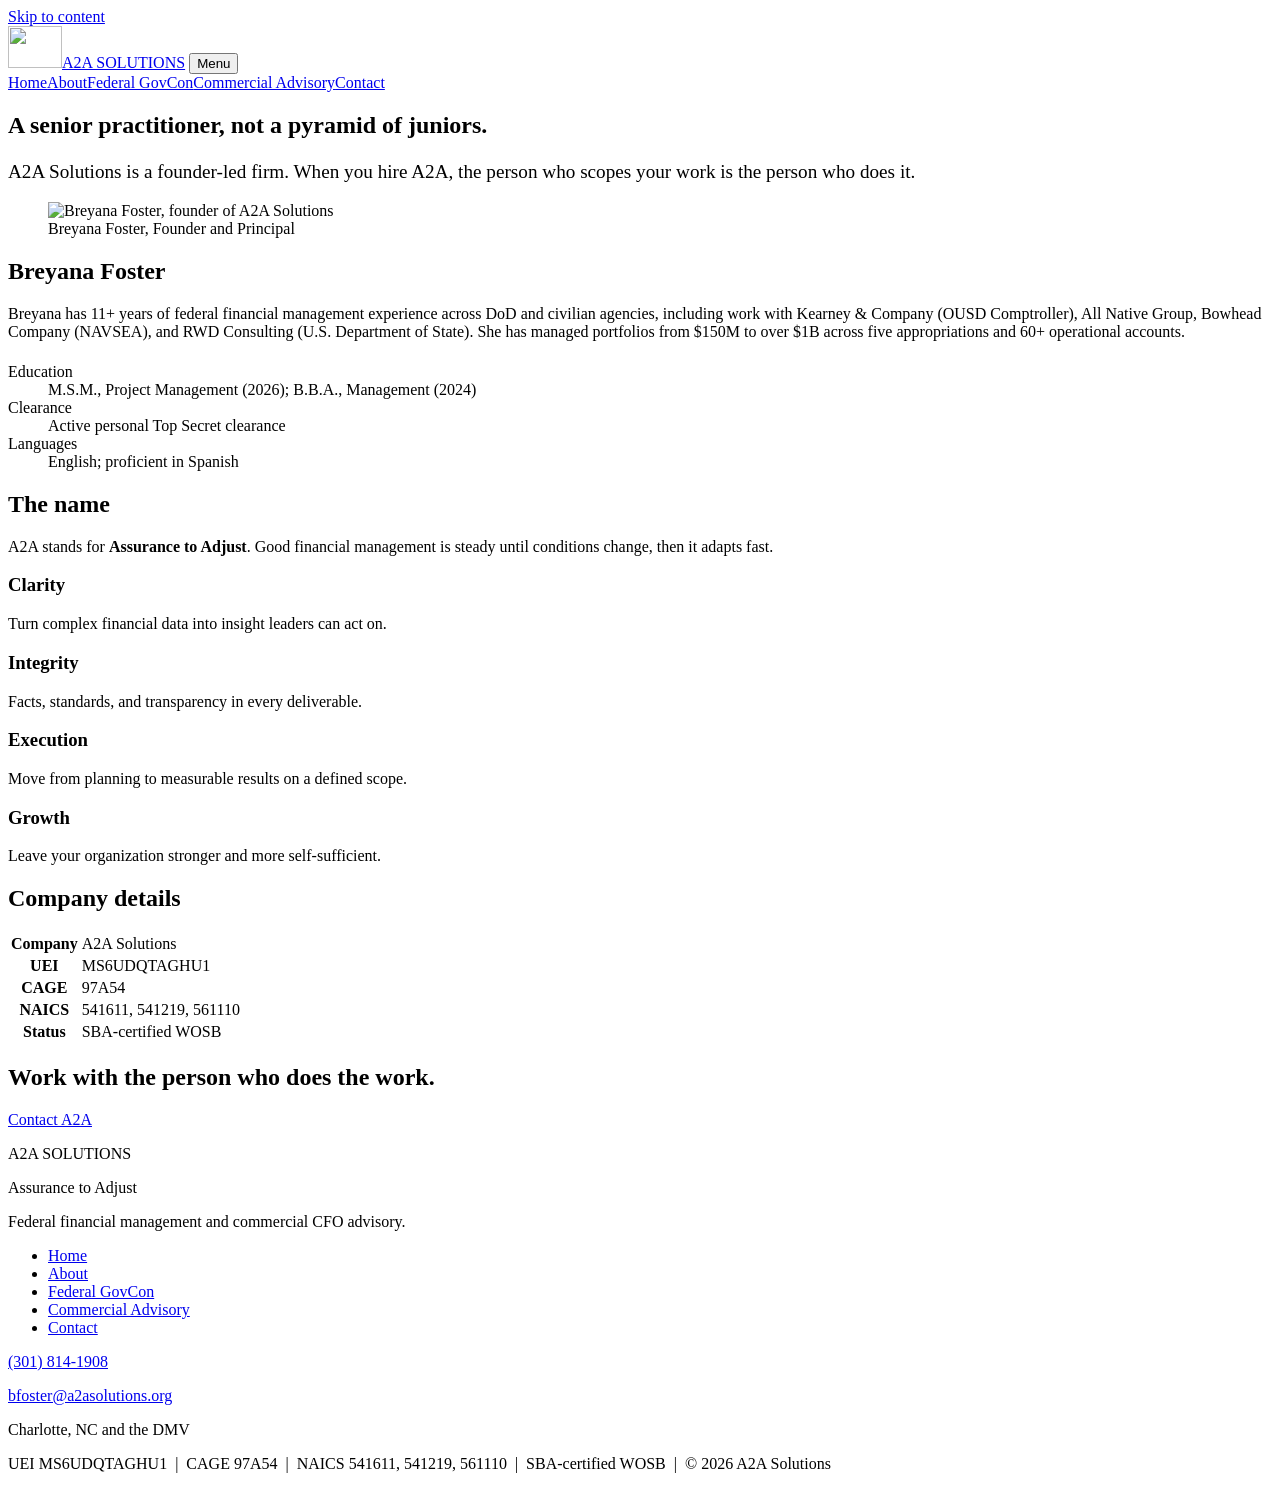
==== about.html @ 0b07e56f "Add files via upload" ====
<!doctype html>
<html lang="en"><head>
<meta charset="utf-8"><meta name="viewport" content="width=device-width,initial-scale=1">
<title>About A2A Solutions | Founder-Led Financial Management</title>
<meta name="description" content="Meet Breyana Foster, founder of A2A Solutions: 11+ years of federal financial management, active Top Secret clearance, and a founder-led delivery model.">
<link rel="canonical" href="https://a2asolutions.org/about">
<meta name="theme-color" content="#1a2451">
<meta property="og:type" content="website"><meta property="og:site_name" content="A2A Solutions">
<meta property="og:title" content="About A2A Solutions | Founder-Led Financial Management"><meta property="og:description" content="Meet Breyana Foster, founder of A2A Solutions: 11+ years of federal financial management, active Top Secret clearance, and a founder-led delivery model.">
<meta property="og:url" content="https://a2asolutions.org/about"><meta property="og:image" content="https://a2asolutions.org/assets/img/og-image.png">
<meta name="twitter:card" content="summary_large_image">
<link rel="icon" type="image/png" sizes="48x48" href="/assets/img/favicon-48.png">
<link rel="icon" type="image/png" sizes="512x512" href="/assets/img/favicon-512.png">
<link rel="apple-touch-icon" href="/assets/img/apple-touch-icon.png">
<link rel="preconnect" href="https://fonts.googleapis.com"><link rel="preconnect" href="https://fonts.gstatic.com" crossorigin>
<link href="https://fonts.googleapis.com/css2?family=Barlow+Condensed:wght@600;700&family=Public+Sans:wght@400;600;700&display=swap" rel="stylesheet">
<link rel="stylesheet" href="/assets/site.css">
<script type="application/ld+json">{"@context":"https://schema.org","@type":"ProfessionalService","name":"A2A Solutions","url":"https://a2asolutions.org","logo":"https://a2asolutions.org/assets/img/logo-full.png","telephone":"+1-301-814-1908","email":"bfoster@a2asolutions.org","founder":{"@type":"Person","name":"Breyana Foster"},"areaServed":["Charlotte, NC","Washington DC metro area"]}</script>
</head><body>
<a class="skip" href="#main">Skip to content</a>
<header class="site-head"><div class="wrap head-in">
<a class="brand" href="/"><img src="/assets/img/logo-mark.png" alt="" width="54" height="42"><span>A2A SOLUTIONS</span></a>
<button class="menu-btn" aria-expanded="false" aria-controls="nav">Menu</button>
<nav class="nav" id="nav" aria-label="Main"><a href="/">Home</a><a href="/about" aria-current="page">About</a><a href="/govcon">Federal GovCon</a><a href="/commercial-advisory">Commercial Advisory</a><a class="contact" href="/contact">Contact</a></nav>
</div></header>
<main id="main">
<section class="dark"><div class="wrap"><h1>A senior practitioner, not a pyramid of juniors.</h1>
<p style="margin-top:22px;font-size:1.2rem">A2A Solutions is a founder-led firm. When you hire A2A, the person who scopes your work is the person who does it.</p></div></section>

<section><div class="wrap about-grid">
<figure class="portrait"><img src="/assets/img/breyana-foster.jpg" alt="Breyana Foster, founder of A2A Solutions" width="720" height="720"><figcaption>Breyana Foster, Founder and Principal</figcaption></figure>
<div><h2>Breyana Foster</h2>
<p style="margin-top:16px">Breyana has 11+ years of federal financial management experience across DoD and civilian agencies, including work with Kearney &amp; Company (OUSD Comptroller), All Native Group, Bowhead Company (NAVSEA), and RWD Consulting (U.S. Department of State). She has managed portfolios from $150M to over $1B across five appropriations and 60+ operational accounts.</p>
<dl class="ledger" style="margin-top:22px">
<div><dt>Education</dt><dd>M.S.M., Project Management (2026); B.B.A., Management (2024)</dd></div>
<div><dt>Clearance</dt><dd>Active personal Top Secret clearance</dd></div>
<div><dt>Languages</dt><dd>English; proficient in Spanish</dd></div>
</dl></div></div></section>

<section class="tint"><div class="wrap">
<div class="head"><h2>The name</h2><p>A2A stands for <strong>Assurance to Adjust</strong>. Good financial management is steady until conditions change, then it adapts fast.</p></div>
<div class="cols">
<div><h3>Clarity</h3><p>Turn complex financial data into insight leaders can act on.</p></div>
<div><h3>Integrity</h3><p>Facts, standards, and transparency in every deliverable.</p></div>
<div><h3>Execution</h3><p>Move from planning to measurable results on a defined scope.</p></div>
</div>
<div class="cols" style="border-top:0;margin-top:0"><div><h3>Growth</h3><p>Leave your organization stronger and more self-sufficient.</p></div></div>
</div></section>

<section><div class="wrap"><div class="head"><h2>Company details</h2></div>
<table class="tbl"><tr><th>Company</th><td>A2A Solutions</td></tr><tr><th>UEI</th><td>MS6UDQTAGHU1</td></tr><tr><th>CAGE</th><td>97A54</td></tr><tr><th>NAICS</th><td>541611, 541219, 561110</td></tr><tr><th>Status</th><td>SBA-certified WOSB</td></tr></table>
</div></section>
<section class="dark"><div class="wrap band"><div><h2>Work with the person who does the work.</h2></div><div class="btns"><a class="btn" href="/contact">Contact A2A</a></div></div></section>
</main>
<footer><div class="wrap">
<div class="f-grid">
<div><p class="name">A2A SOLUTIONS</p><p>Assurance to Adjust</p><p>Federal financial management and commercial CFO advisory.</p></div>
<div><ul><li><a href="/">Home</a></li><li><a href="/about">About</a></li><li><a href="/govcon">Federal GovCon</a></li><li><a href="/commercial-advisory">Commercial Advisory</a></li><li><a href="/contact">Contact</a></li></ul></div>
<div><p><a href="tel:+13018141908">(301) 814-1908</a></p><p><a href="mailto:bfoster@a2asolutions.org">bfoster@a2asolutions.org</a></p><p>Charlotte, NC and the DMV</p></div>
</div>
<p class="legal">UEI MS6UDQTAGHU1 &nbsp;|&nbsp; CAGE 97A54 &nbsp;|&nbsp; NAICS 541611, 541219, 561110 &nbsp;|&nbsp; SBA-certified WOSB &nbsp;|&nbsp; &copy; <span id="year">2026</span> A2A Solutions</p>
</div></footer>
<script src="/assets/site.js"></script>
</body></html>
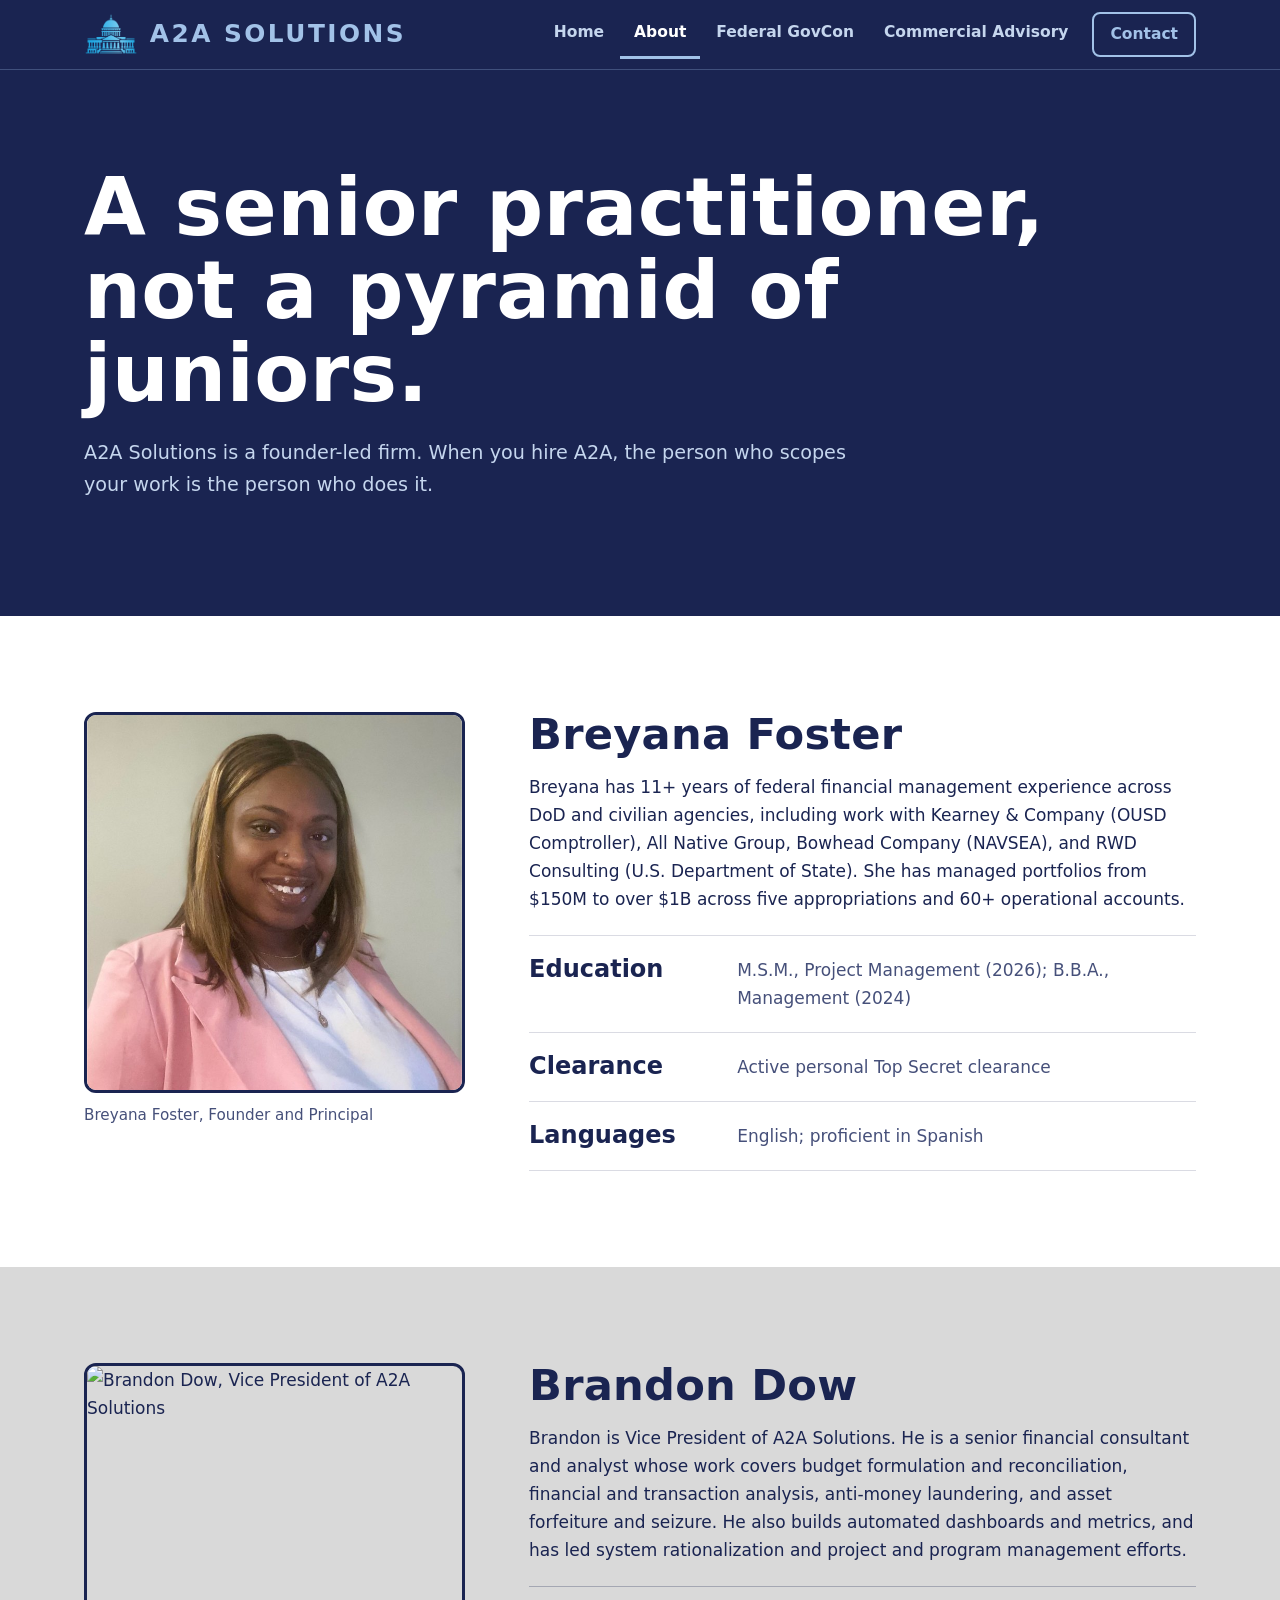
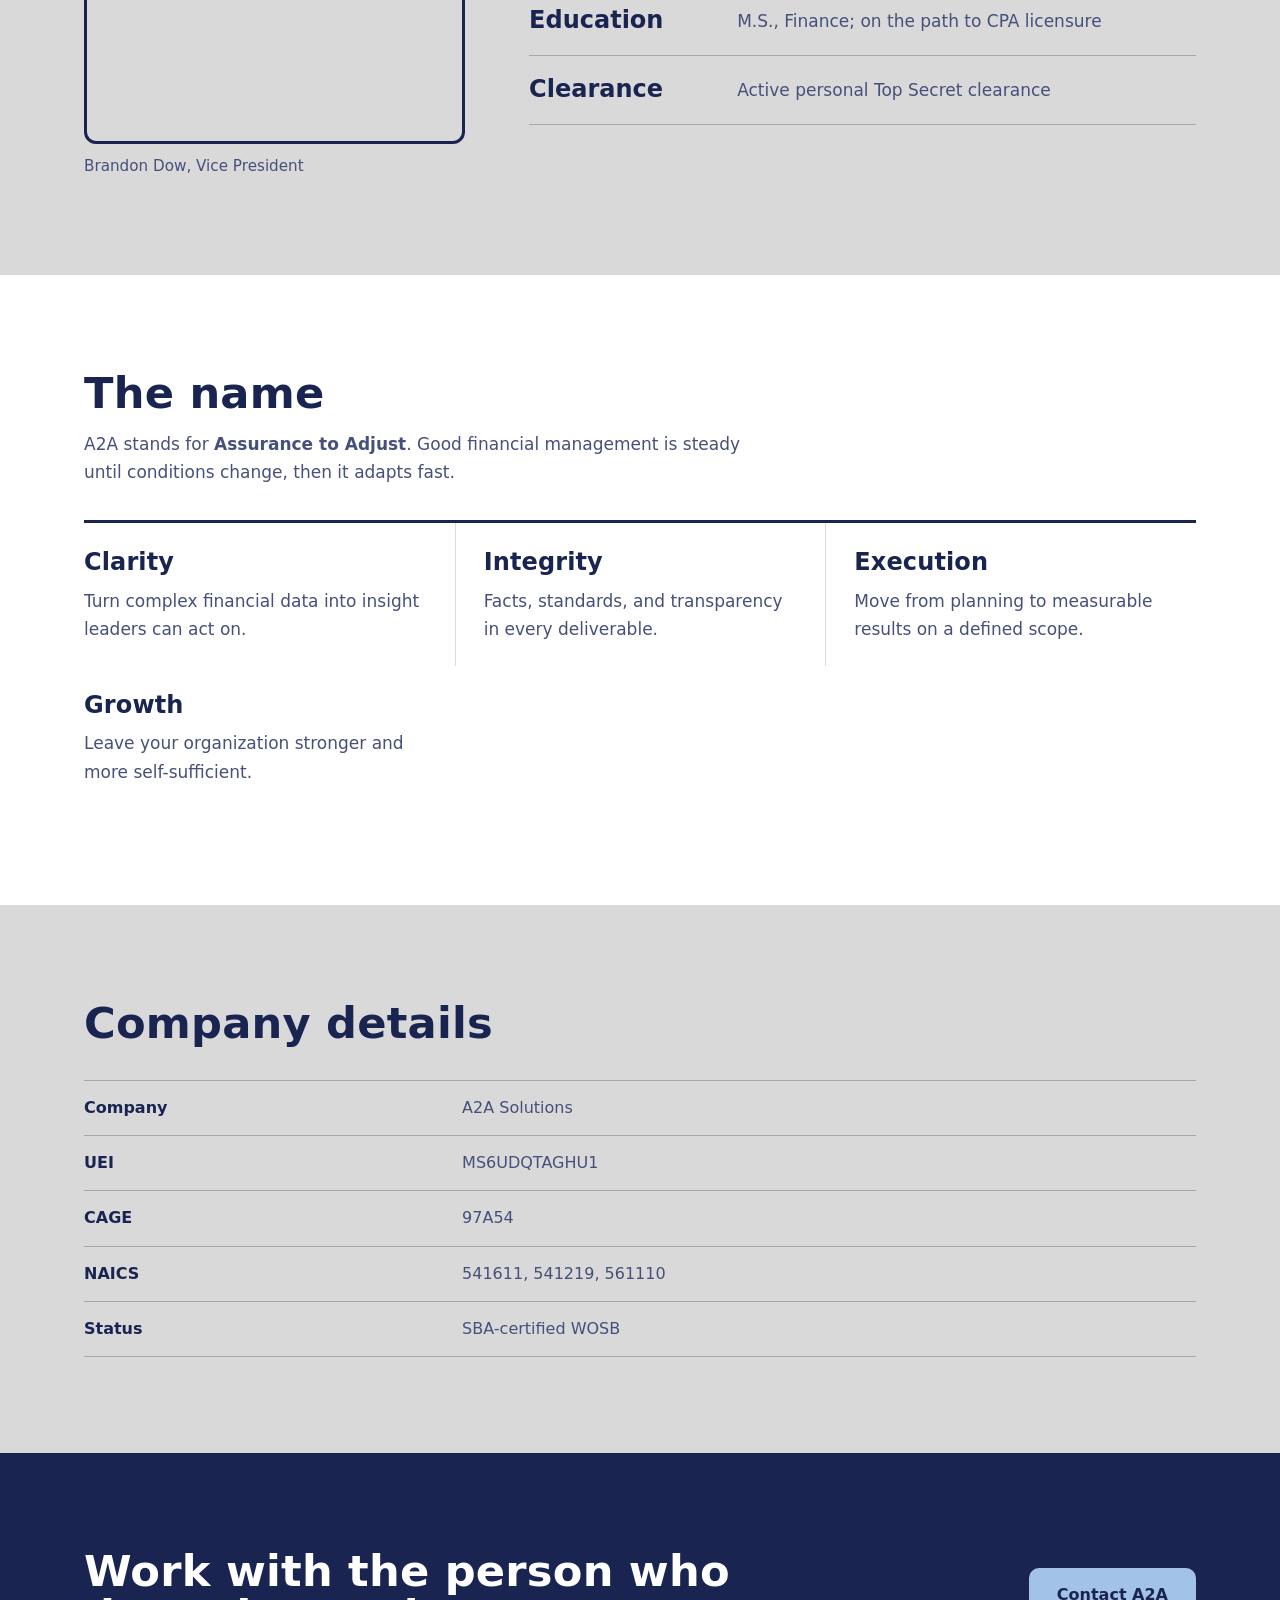
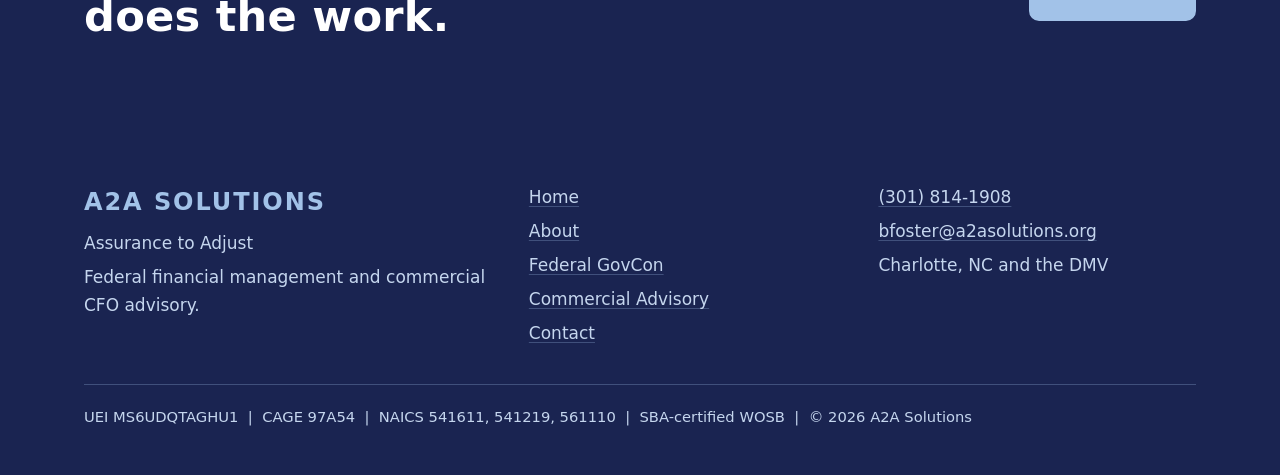
==== commit 6f06312e: "Add files via upload" ====
--- a/about.html
+++ b/about.html
@@ -37,7 +37,16 @@
 <div><dt>Languages</dt><dd>English; proficient in Spanish</dd></div>
 </dl></div></div></section>
 
-<section class="tint"><div class="wrap">
+<section class="tint"><div class="wrap about-grid">
+<figure class="portrait"><img src="/assets/img/brandon-dow.jpg" alt="Brandon Dow, Vice President of A2A Solutions" width="720" height="720" loading="lazy"><figcaption>Brandon Dow, Vice President</figcaption></figure>
+<div><h2>Brandon Dow</h2>
+<p style="margin-top:16px">Brandon is Vice President of A2A Solutions. He is a senior financial consultant and analyst whose work covers budget formulation and reconciliation, financial and transaction analysis, anti-money laundering, and asset forfeiture and seizure. He also builds automated dashboards and metrics, and has led system rationalization and project and program management efforts.</p>
+<dl class="ledger" style="margin-top:22px">
+<div><dt>Education</dt><dd>M.S., Finance; on the path to CPA licensure</dd></div>
+<div><dt>Clearance</dt><dd>Active personal Top Secret clearance</dd></div>
+</dl></div></div></section>
+
+<section><div class="wrap">
 <div class="head"><h2>The name</h2><p>A2A stands for <strong>Assurance to Adjust</strong>. Good financial management is steady until conditions change, then it adapts fast.</p></div>
 <div class="cols">
 <div><h3>Clarity</h3><p>Turn complex financial data into insight leaders can act on.</p></div>
@@ -47,7 +56,7 @@
 <div class="cols" style="border-top:0;margin-top:0"><div><h3>Growth</h3><p>Leave your organization stronger and more self-sufficient.</p></div></div>
 </div></section>
 
-<section><div class="wrap"><div class="head"><h2>Company details</h2></div>
+<section class="tint"><div class="wrap"><div class="head"><h2>Company details</h2></div>
 <table class="tbl"><tr><th>Company</th><td>A2A Solutions</td></tr><tr><th>UEI</th><td>MS6UDQTAGHU1</td></tr><tr><th>CAGE</th><td>97A54</td></tr><tr><th>NAICS</th><td>541611, 541219, 561110</td></tr><tr><th>Status</th><td>SBA-certified WOSB</td></tr></table>
 </div></section>
 <section class="dark"><div class="wrap band"><div><h2>Work with the person who does the work.</h2></div><div class="btns"><a class="btn" href="/contact">Contact A2A</a></div></div></section>
--- a/assets/site.css
+++ b/assets/site.css
@@ -0,0 +1,207 @@
+:root{
+  --navy:#1a2451; --sky:#a2c2e8; --gray:#d9d9d9; --paper:#ffffff;
+  --text:#1a2451; --text-2:#46507a; --on-dark:#ffffff; --on-dark-2:#c5d6ee;
+  --rule:rgba(26,36,81,.16); --rule-dark:rgba(162,194,232,.28);
+  --display:'Barlow Condensed','Arial Narrow',system-ui,sans-serif;
+  --body:'Public Sans',system-ui,-apple-system,'Segoe UI',sans-serif;
+}
+*{box-sizing:border-box;}
+html{scroll-behavior:smooth;}
+@media (prefers-reduced-motion:reduce){html{scroll-behavior:auto;} *{transition:none !important;}}
+body{margin:0;background:var(--paper);color:var(--text);font-family:var(--body);font-size:17px;line-height:1.65;-webkit-font-smoothing:antialiased;}
+img{max-width:100%;height:auto;display:block;}
+h1,h2,h3{font-family:var(--display);font-weight:600;line-height:1.04;letter-spacing:.005em;margin:0;}
+h1{font-size:clamp(2.7rem,6.6vw,5rem);font-weight:700;}
+h2{font-size:clamp(1.9rem,3.6vw,2.7rem);}
+h3{font-size:1.5rem;line-height:1.15;}
+p{margin:0 0 1em;max-width:64ch;}
+a{color:inherit;}
+:focus-visible{outline:3px solid var(--sky);outline-offset:3px;border-radius:4px;}
+.on-light :focus-visible{outline-color:var(--navy);}
+.wrap{max-width:1160px;margin:0 auto;padding-inline:24px;}
+.skip{position:absolute;left:-999px;top:8px;background:var(--paper);color:var(--navy);padding:8px 14px;border-radius:6px;z-index:60;}
+.skip:focus{left:8px;}
+
+/* ---------- surfaces ---------- */
+.dark{background:var(--navy);color:var(--on-dark);}
+.dark p,.dark .muted{color:var(--on-dark-2);}
+.tint{background:var(--gray);}
+section{padding-block:clamp(52px,8vw,96px);}
+.muted{color:var(--text-2);}
+.dark .muted{color:var(--on-dark-2);}
+.head{margin-bottom:34px;}
+.head p{margin:14px 0 0;color:var(--text-2);}
+.dark .head p{color:var(--on-dark-2);}
+
+/* ---------- header ---------- */
+.site-head{position:sticky;top:0;z-index:40;background:var(--navy);color:var(--on-dark);border-bottom:1px solid var(--rule-dark);}
+.head-in{display:flex;align-items:center;justify-content:space-between;gap:16px;padding-block:10px;}
+.brand{display:flex;align-items:center;gap:12px;text-decoration:none;}
+.brand img{height:42px;width:auto;}
+.brand span{font-family:var(--display);font-weight:600;font-size:1.55rem;letter-spacing:.1em;line-height:1;color:var(--sky);}
+.nav{display:flex;align-items:center;gap:2px;}
+.nav a{text-decoration:none;font-weight:600;font-size:.97rem;color:var(--on-dark-2);padding:10px 14px;border-bottom:3px solid transparent;transition:color .15s,border-color .15s;}
+.nav a:hover{color:var(--on-dark);}
+.nav a[aria-current="page"]{color:var(--on-dark);border-bottom-color:var(--sky);}
+.nav a.contact{margin-left:8px;border:2px solid var(--sky);border-radius:8px;color:var(--sky);padding:8px 16px;}
+.nav a.contact:hover,.nav a.contact[aria-current="page"]{background:var(--sky);color:var(--navy);}
+.menu-btn{display:none;background:transparent;border:2px solid var(--rule-dark);color:var(--on-dark);border-radius:8px;padding:8px 14px;font:inherit;font-weight:600;cursor:pointer;}
+@media (max-width:900px){
+  .menu-btn{display:inline-block;}
+  .nav{display:none;position:absolute;left:0;right:0;top:100%;background:var(--navy);flex-direction:column;align-items:stretch;padding:8px 24px 20px;border-bottom:1px solid var(--rule-dark);}
+  .nav.open{display:flex;}
+  .nav a{padding:14px 4px;border-bottom:1px solid var(--rule-dark);}
+  .nav a[aria-current="page"]{border-bottom-color:var(--sky);}
+  .nav a.contact{margin:14px 0 0;text-align:center;}
+  .brand span{font-size:1.3rem;}
+}
+
+/* ---------- buttons ---------- */
+.btn{display:inline-block;font-family:var(--body);font-weight:700;font-size:1rem;line-height:1.2;text-decoration:none;text-align:center;padding:15px 26px;border-radius:10px;border:2px solid var(--navy);background:var(--navy);color:var(--on-dark);cursor:pointer;transition:transform .12s,background .15s,color .15s;}
+.btn:hover{transform:translateY(-1px);}
+.dark .btn{background:var(--sky);border-color:var(--sky);color:var(--navy);}
+.btn.outline{background:transparent;color:var(--navy);}
+.btn.outline:hover{background:var(--navy);color:var(--on-dark);}
+.dark .btn.outline{background:transparent;border-color:var(--on-dark);color:var(--on-dark);}
+.dark .btn.outline:hover{background:var(--on-dark);color:var(--navy);}
+.btns{display:flex;flex-wrap:wrap;gap:14px;margin-top:32px;}
+@media (max-width:620px){.btns .btn{width:100%;}}
+
+/* ---------- home hero ---------- */
+.hero{padding-block:clamp(48px,8vw,104px);overflow:hidden;}
+.hero-grid{display:grid;grid-template-columns:1.25fr .75fr;gap:40px;align-items:center;}
+@media (max-width:860px){.hero-grid{grid-template-columns:1fr;} .hero-mark{display:none;}}
+.hero h1 .l{display:block;}
+.hero h1 .l:last-child{color:var(--sky);}
+.hero p.lede{font-size:clamp(1.08rem,1.5vw,1.25rem);margin-top:26px;max-width:54ch;}
+.hero-mark img{width:100%;max-width:420px;margin-left:auto;opacity:.95;}
+.hero .btns{margin-top:36px;}
+.hero .btn{min-height:58px;display:flex;align-items:center;justify-content:center;padding-inline:28px;}
+
+/* ---------- two tracks ---------- */
+.tracks{display:grid;grid-template-columns:1fr 1fr;gap:0;border:2px solid var(--navy);border-radius:14px;overflow:hidden;background:var(--paper);}
+@media (max-width:800px){.tracks{grid-template-columns:1fr;}}
+.track{padding:clamp(26px,4vw,44px);}
+.track + .track{border-left:2px solid var(--navy);background:var(--navy);color:var(--on-dark);}
+.track + .track p,.track + .track li{color:var(--on-dark-2);}
+@media (max-width:800px){.track + .track{border-left:0;border-top:2px solid var(--navy);}}
+.track h3{font-size:clamp(1.8rem,3vw,2.3rem);margin-bottom:12px;}
+.track ul{margin:0 0 24px;padding-left:1.1em;}
+.track li{margin-bottom:8px;}
+.track a.go{font-weight:700;text-decoration:none;border-bottom:3px solid currentColor;padding-bottom:2px;}
+.track + .track a.go{color:var(--sky);}
+
+/* ---------- ledger rows ---------- */
+.ledger{margin:0;padding:0;}
+.ledger > div{display:grid;grid-template-columns:minmax(170px,.9fr) 2.4fr;gap:6px 36px;padding:20px 0;border-top:1px solid var(--rule);}
+.ledger > div:last-child{border-bottom:1px solid var(--rule);}
+.ledger dt{font-family:var(--display);font-weight:600;font-size:1.5rem;line-height:1.15;}
+.ledger dd{margin:0;color:var(--text-2);max-width:66ch;}
+.ledger dd strong{color:var(--text);font-weight:700;}
+.tint .ledger > div{border-color:rgba(26,36,81,.28);}
+@media (max-width:660px){.ledger > div{grid-template-columns:1fr;}}
+.facts{display:grid;grid-template-columns:repeat(4,1fr);margin:0;border-top:3px solid var(--navy);}
+.facts > div{padding:22px 20px 0 0;}
+.facts dt{font-family:var(--display);font-weight:700;font-size:clamp(2rem,3.6vw,2.8rem);line-height:1;}
+.facts dd{margin:8px 0 0;color:var(--text-2);font-size:.97rem;}
+@media (max-width:800px){.facts{grid-template-columns:1fr 1fr;} .facts > div{padding-bottom:20px;}}
+
+/* ---------- columns ---------- */
+.cols{display:grid;grid-template-columns:repeat(3,1fr);border-top:3px solid var(--navy);}
+.cols > div{padding:26px 28px 6px 0;}
+.cols > div + div{padding-left:28px;border-left:1px solid var(--rule);}
+.cols p{color:var(--text-2);}
+.cols h3{margin-bottom:10px;}
+@media (max-width:820px){.cols{grid-template-columns:1fr;} .cols > div,.cols > div + div{padding:22px 0 4px;border-left:0;border-top:1px solid var(--rule);} .cols > div:first-child{border-top:0;}}
+
+/* ---------- past performance ---------- */
+.perf{display:grid;grid-template-columns:1fr 1fr;gap:28px 40px;}
+@media (max-width:820px){.perf{grid-template-columns:1fr;}}
+.perf article{border-top:4px solid var(--navy);padding-top:18px;}
+.perf .where{font-weight:700;font-size:.95rem;color:var(--text-2);margin:0 0 8px;}
+.perf h3{margin-bottom:12px;}
+.perf p{margin-bottom:.7em;color:var(--text-2);}
+.perf p strong{color:var(--text);}
+
+/* ---------- tables ---------- */
+.tbl{width:100%;border-collapse:collapse;font-size:1rem;}
+.tbl th,.tbl td{text-align:left;padding:14px 14px 14px 0;border-top:1px solid var(--rule);vertical-align:top;}
+.tint .tbl th,.tint .tbl td{border-color:rgba(26,36,81,.28);}
+.tbl tr:last-child th,.tbl tr:last-child td{border-bottom:1px solid var(--rule);}
+.tint .tbl tr:last-child th,.tint .tbl tr:last-child td{border-bottom-color:rgba(26,36,81,.28);}
+.tbl th{font-weight:700;width:34%;}
+.tbl td{color:var(--text-2);}
+@media (max-width:620px){.tbl th,.tbl td{display:block;width:auto;padding:4px 0;border:0;} .tbl tr{display:block;padding:12px 0;border-top:1px solid var(--rule);} .tbl tr:last-child{border-bottom:1px solid var(--rule);} .tbl tr:last-child th,.tbl tr:last-child td{border-bottom:0;}}
+.tags{display:flex;flex-wrap:wrap;gap:8px;list-style:none;margin:18px 0 0;padding:0;}
+.tags li{border:1px solid rgba(26,36,81,.4);border-radius:999px;padding:4px 14px;font-size:.93rem;}
+
+/* ---------- compare + pricing ---------- */
+.compare{width:100%;border-collapse:collapse;}
+.compare th,.compare td{text-align:left;padding:15px 20px;vertical-align:top;}
+.compare thead th{font-family:var(--display);font-size:1.5rem;font-weight:600;}
+.compare thead th:first-child{background:var(--gray);}
+.compare thead th:last-child{background:var(--navy);color:var(--on-dark);}
+.compare td{border-top:1px solid var(--rule);}
+.compare td:last-child{background:rgba(162,194,232,.28);font-weight:600;}
+@media (max-width:620px){.compare th,.compare td{padding:12px 12px;font-size:.95rem;}}
+.price-panel{display:grid;grid-template-columns:.8fr 1.4fr;gap:clamp(24px,4vw,56px);background:var(--paper);border:2px solid var(--navy);border-radius:14px;padding:clamp(26px,4vw,48px);}
+@media (max-width:820px){.price-panel{grid-template-columns:1fr;}}
+.price{font-family:var(--display);font-weight:700;font-size:clamp(3.4rem,7vw,5rem);line-height:.95;}
+.price small{font-family:var(--body);font-size:1rem;font-weight:600;color:var(--text-2);margin-left:6px;}
+.price-panel ul{margin:0 0 22px;padding-left:1.1em;}
+.price-panel li{margin-bottom:12px;color:var(--text-2);}
+.price-panel li strong{color:var(--text);}
+.steps{list-style:none;margin:0;padding:0;display:grid;grid-template-columns:repeat(3,1fr);gap:30px;counter-reset:s;}
+.steps li{counter-increment:s;border-top:4px solid var(--navy);padding-top:16px;}
+.steps li::before{content:counter(s);display:block;font-family:var(--display);font-weight:700;font-size:2.6rem;line-height:1;margin-bottom:8px;}
+.steps p{color:var(--text-2);margin:8px 0 0;}
+@media (max-width:760px){.steps{grid-template-columns:1fr;}}
+.note{font-size:.95rem;color:var(--text-2);max-width:70ch;}
+.band{display:grid;grid-template-columns:1.6fr 1fr;gap:28px;align-items:center;}
+@media (max-width:760px){.band{grid-template-columns:1fr;}}
+.band .btns{margin:0;justify-content:flex-end;}
+@media (max-width:760px){.band .btns{justify-content:flex-start;}}
+
+/* ---------- about ---------- */
+.about-grid{display:grid;grid-template-columns:.8fr 1.4fr;gap:clamp(28px,5vw,64px);align-items:start;}
+@media (max-width:820px){.about-grid{grid-template-columns:1fr;} .portrait{max-width:340px;}}
+.portrait img{width:100%;border-radius:12px;border:3px solid var(--navy);aspect-ratio:1/1;object-fit:cover;}
+.portrait figcaption{font-size:.95rem;color:var(--text-2);margin-top:10px;}
+.portrait{margin:0;}
+
+/* ---------- contact ---------- */
+.contact-grid{display:grid;grid-template-columns:.9fr 1.5fr;gap:clamp(28px,5vw,72px);}
+@media (max-width:860px){.contact-grid{grid-template-columns:1fr;}}
+.clist{list-style:none;margin:22px 0 0;padding:0;}
+.clist li{padding:14px 0;border-top:1px solid var(--rule);}
+.clist li:last-child{border-bottom:1px solid var(--rule);}
+.clist small{display:block;font-size:.88rem;color:var(--text-2);}
+.clist a{font-weight:600;text-underline-offset:3px;}
+form{display:grid;gap:18px;}
+.two{display:grid;grid-template-columns:1fr 1fr;gap:18px;}
+@media (max-width:540px){.two{grid-template-columns:1fr;}}
+label{display:block;font-weight:700;font-size:.97rem;margin-bottom:6px;}
+input,select,textarea{width:100%;font:inherit;color:var(--text);background:var(--paper);border:2px solid rgba(26,36,81,.45);border-radius:9px;padding:12px 13px;}
+textarea{min-height:150px;resize:vertical;}
+input:focus,select:focus,textarea:focus{border-color:var(--navy);outline:3px solid var(--sky);outline-offset:1px;}
+.hp{position:absolute;left:-9999px;}
+.status{min-height:1.7em;font-weight:700;margin:0;}
+.status.ok{color:#14663a;} .status.warn{color:#8a4b00;}
+
+/* ---------- footer ---------- */
+footer{background:var(--navy);color:var(--on-dark-2);padding-block:48px 40px;}
+.f-grid{display:grid;grid-template-columns:1.3fr 1fr 1fr;gap:32px;}
+@media (max-width:760px){.f-grid{grid-template-columns:1fr;}}
+footer p{margin:0 0 6px;max-width:none;}
+footer .name{font-family:var(--display);font-weight:600;font-size:1.5rem;letter-spacing:.08em;color:var(--sky);}
+footer a{text-decoration-color:var(--rule-dark);text-underline-offset:3px;}
+footer a:hover{color:var(--on-dark);}
+footer ul{list-style:none;margin:0;padding:0;}
+footer li{margin-bottom:6px;}
+footer .legal{border-top:1px solid var(--rule-dark);margin-top:30px;padding-top:20px;font-size:.92rem;}
+
+/* refinements */
+.band p{margin:10px 0 0;}
+.hero .btns{display:grid;grid-template-columns:1fr;max-width:380px;}
+.dark h1{max-width:18ch;}
+.hero h1{max-width:none;}
